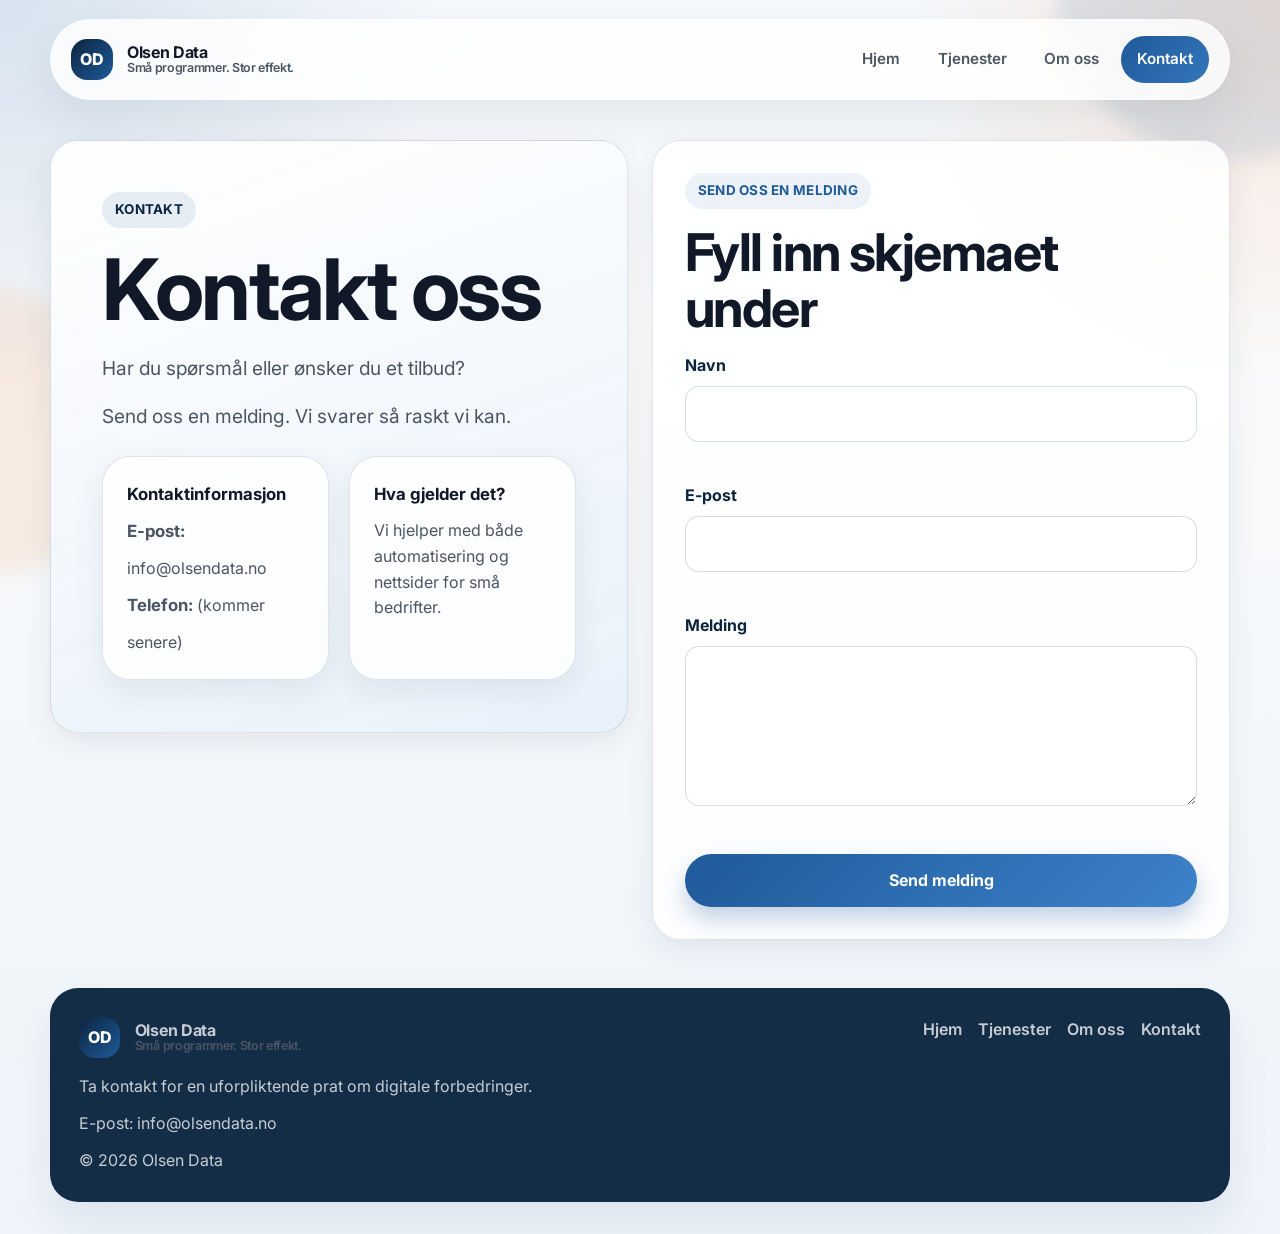
==== kontakt/index.html @ c9bc1480 "Initial site setup and content updates" ====
<!DOCTYPE html>
<html lang="no">
<head>
  <meta charset="utf-8">
  <meta name="viewport" content="width=device-width, initial-scale=1">
  <title>Kontakt | Olsen Data</title>
  <meta
    name="description"
    content="Kontakt Olsen Data for spørsmål, tilbud eller en uforpliktende prat om automatisering og nettsider.">
  <link rel="stylesheet" href="/css/site.css">
  <script src="/js/site.js" defer></script>
</head>
<body>
  <div class="page-shell">
    <header class="site-header">
      <div class="header-inner">
        <a class="brand" href="/">
          <span class="brand-mark">OD</span>
          <span class="brand-text">
            <strong>Olsen Data</strong>
            <span>Små programmer. Stor effekt.</span>
          </span>
        </a>
        <nav class="site-nav" aria-label="Hovedmeny">
          <a href="/">Hjem</a>
          <a href="/tjenester/">Tjenester</a>
          <a href="/om-oss/">Om oss</a>
          <a class="active" href="/kontakt/">Kontakt</a>
        </nav>
      </div>
    </header>

    <main>
      <section class="hero">
        <div class="section-inner contact-layout">
          <div class="hero-panel">
            <span class="hero-badge">Kontakt</span>
            <h1>Kontakt oss</h1>
            <p class="lead">Har du spørsmål eller ønsker du et tilbud?</p>
            <p class="lead">Send oss en melding. Vi svarer så raskt vi kan.</p>
            <div class="grid-two" style="margin-top: 1.5rem;">
              <article class="contact-card">
                <strong>Kontaktinformasjon</strong>
                <p><strong>E-post:</strong> <a href="mailto:info@olsendata.no">info@olsendata.no</a></p>
                <p style="margin-top: 0.7rem;"><strong>Telefon:</strong> (kommer senere)</p>
              </article>
              <article class="contact-card">
                <strong>Hva gjelder det?</strong>
                <p>Vi hjelper med både automatisering og nettsider for små bedrifter.</p>
              </article>
            </div>
          </div>

          <form class="contact-form" data-contact-form novalidate>
            <span class="eyebrow">Send oss en melding</span>
            <h2>Fyll inn skjemaet under</h2>

            <div class="field">
              <label for="name">Navn</label>
              <input id="name" name="name" type="text" autocomplete="name">
              <div class="field-error" data-field-error="name"></div>
            </div>

            <div class="field">
              <label for="email">E-post</label>
              <input id="email" name="email" type="email" autocomplete="email">
              <div class="field-error" data-field-error="email"></div>
            </div>

            <div class="field">
              <label for="message">Melding</label>
              <textarea id="message" name="message"></textarea>
              <div class="field-error" data-field-error="message"></div>
            </div>

            <button class="button button-primary" type="submit" style="margin-top: 1rem; width: 100%;">
              Send melding
            </button>

            <div class="form-status" data-form-status aria-live="polite"></div>
          </form>
        </div>
      </section>
    </main>

    <footer class="site-footer">
      <div class="footer-inner">
        <div>
          <a class="brand" href="/">
            <span class="brand-mark">OD</span>
            <span class="brand-text">
              <strong>Olsen Data</strong>
              <span class="muted-light">Små programmer. Stor effekt.</span>
            </span>
          </a>
          <p style="margin-top: 1rem;">Ta kontakt for en uforpliktende prat om digitale forbedringer.</p>
          <p style="margin-top: 0.7rem;">E-post: <a href="mailto:info@olsendata.no">info@olsendata.no</a></p>
          <p style="margin-top: 0.7rem;">© <span data-year></span> Olsen Data</p>
        </div>
        <div class="footer-links">
          <a href="/">Hjem</a>
          <a href="/tjenester/">Tjenester</a>
          <a href="/om-oss/">Om oss</a>
          <a href="/kontakt/">Kontakt</a>
        </div>
      </div>
    </footer>
  </div>
</body>
</html>
---- css/site.css ----
@import url("https://fonts.googleapis.com/css2?family=Inter:wght@400;500;600;700;800&display=swap");

:root {
  --color-primary: #1f5a99;
  --color-secondary: #0b2540;
  --color-light-blue: #e6f0fa;
  --color-accent: #ff8a3d;
  --color-text: #111827;
  --color-text-muted: #4b5563;
  --color-background: #f9fafb;
  --color-white: #ffffff;
  --color-border: rgba(11, 37, 64, 0.12);
  --color-success: #166534;
  --color-success-bg: #dcfce7;
  --color-error: #b91c1c;
  --color-error-bg: #fee2e2;
  --shadow-soft: 0 20px 45px rgba(11, 37, 64, 0.08);
  --shadow-card: 0 10px 30px rgba(11, 37, 64, 0.08);
  --radius-lg: 28px;
  --radius-md: 20px;
  --radius-sm: 14px;
  --content-width: 1180px;
}

* {
  box-sizing: border-box;
}

html {
  scroll-behavior: smooth;
}

body {
  margin: 0;
  font-family: "Inter", "Segoe UI", sans-serif;
  color: var(--color-text);
  background:
    radial-gradient(circle at top right, rgba(255, 138, 61, 0.18), transparent 24rem),
    radial-gradient(circle at top left, rgba(31, 90, 153, 0.14), transparent 28rem),
    linear-gradient(180deg, #f5f9fd 0%, var(--color-background) 28%, #eef4fa 100%);
  line-height: 1.6;
}

a {
  color: inherit;
  text-decoration: none;
}

.page-shell {
  position: relative;
  overflow: hidden;
}

.page-shell::before,
.page-shell::after {
  content: "";
  position: absolute;
  border-radius: 999px;
  pointer-events: none;
  filter: blur(10px);
}

.page-shell::before {
  top: -12rem;
  right: -8rem;
  width: 22rem;
  height: 22rem;
  background: rgba(31, 90, 153, 0.12);
}

.page-shell::after {
  top: 18rem;
  left: -10rem;
  width: 18rem;
  height: 18rem;
  background: rgba(255, 138, 61, 0.12);
}

.site-header,
.site-footer,
.section,
.hero {
  position: relative;
  z-index: 1;
}

.site-header {
  padding: 1.2rem 1.25rem 0;
}

.header-inner,
.section-inner,
.footer-inner {
  width: min(calc(100% - 2rem), var(--content-width));
  margin: 0 auto;
}

.header-inner {
  display: flex;
  align-items: center;
  justify-content: space-between;
  gap: 1rem;
  padding: 1rem 1.25rem;
  border: 1px solid rgba(255, 255, 255, 0.55);
  border-radius: 999px;
  background: rgba(255, 255, 255, 0.82);
  backdrop-filter: blur(14px);
  box-shadow: var(--shadow-soft);
}

.brand {
  display: inline-flex;
  align-items: center;
  gap: 0.9rem;
  font-weight: 800;
  letter-spacing: -0.02em;
}

.brand-mark {
  display: inline-grid;
  place-items: center;
  width: 2.6rem;
  height: 2.6rem;
  border-radius: 16px;
  color: var(--color-white);
  background: linear-gradient(135deg, var(--color-secondary), var(--color-primary));
}

.brand-text {
  display: flex;
  flex-direction: column;
  line-height: 1.1;
}

.brand-text strong {
  font-size: 1rem;
}

.brand-text span {
  font-size: 0.78rem;
  font-weight: 600;
  color: var(--color-text-muted);
}

.site-nav {
  display: flex;
  align-items: center;
  gap: 0.35rem;
  flex-wrap: wrap;
}

.site-nav a {
  padding: 0.7rem 1rem;
  border-radius: 999px;
  font-size: 0.95rem;
  font-weight: 600;
  color: var(--color-text-muted);
  transition: transform 150ms ease, background-color 150ms ease, color 150ms ease;
}

.site-nav a:hover,
.site-nav a:focus-visible {
  color: var(--color-secondary);
  background: rgba(31, 90, 153, 0.08);
  transform: translateY(-1px);
}

.site-nav a.active {
  color: var(--color-white);
  background: linear-gradient(135deg, var(--color-primary), #3475bb);
}

.hero,
.section {
  padding: 3rem 1.25rem;
}

.hero {
  padding-top: 2.5rem;
}

.hero-grid,
.split-layout,
.contact-layout {
  display: grid;
  gap: 1.5rem;
  align-items: center;
}

.hero-grid {
  grid-template-columns: 1.2fr 0.8fr;
}

.split-layout,
.contact-layout {
  grid-template-columns: repeat(2, minmax(0, 1fr));
}

.hero-panel,
.surface-panel,
.card,
.service-card,
.value-card,
.process-card,
.contact-card,
.contact-form {
  border: 1px solid var(--color-border);
  border-radius: var(--radius-lg);
  background: rgba(255, 255, 255, 0.86);
  box-shadow: var(--shadow-card);
}

.hero-panel {
  padding: clamp(2rem, 4vw, 4rem);
  background: linear-gradient(160deg, rgba(255, 255, 255, 0.96), rgba(230, 240, 250, 0.92));
}

.hero-side {
  padding: 1.5rem;
  min-height: 100%;
  background: linear-gradient(145deg, rgba(11, 37, 64, 0.96), rgba(31, 90, 153, 0.92));
  color: var(--color-white);
}

.hero-badge,
.eyebrow {
  display: inline-flex;
  align-items: center;
  gap: 0.5rem;
  padding: 0.45rem 0.8rem;
  border-radius: 999px;
  font-size: 0.84rem;
  font-weight: 700;
  letter-spacing: 0.02em;
  text-transform: uppercase;
}

.hero-badge {
  color: var(--color-secondary);
  background: rgba(31, 90, 153, 0.1);
}

.eyebrow {
  color: var(--color-primary);
  background: rgba(31, 90, 153, 0.08);
}

h1,
h2,
h3 {
  margin: 0;
  line-height: 1.08;
  letter-spacing: -0.03em;
}

h1 {
  margin-top: 1rem;
  font-size: clamp(2.6rem, 7vw, 5.3rem);
}

h2 {
  margin-top: 1rem;
  font-size: clamp(2rem, 5vw, 3.25rem);
}

h3 {
  font-size: clamp(1.25rem, 3vw, 1.7rem);
}

p {
  margin: 0;
  color: var(--color-text-muted);
}

.lead {
  margin-top: 1.1rem;
  font-size: clamp(1.05rem, 2vw, 1.2rem);
  max-width: 62ch;
}

.cta-row {
  display: flex;
  flex-wrap: wrap;
  gap: 0.9rem;
  margin-top: 1.6rem;
}

.button {
  display: inline-flex;
  align-items: center;
  justify-content: center;
  min-height: 3.2rem;
  padding: 0.85rem 1.35rem;
  border: 0;
  border-radius: 999px;
  font: inherit;
  font-weight: 700;
  cursor: pointer;
  transition: transform 150ms ease, box-shadow 150ms ease, background-color 150ms ease;
}

.button:hover,
.button:focus-visible {
  transform: translateY(-2px);
}

.button-primary {
  color: var(--color-white);
  background: linear-gradient(135deg, var(--color-primary), #3d82cb);
  box-shadow: 0 12px 24px rgba(31, 90, 153, 0.28);
}

.button-secondary {
  color: var(--color-secondary);
  background: rgba(255, 255, 255, 0.9);
  border: 1px solid rgba(11, 37, 64, 0.16);
}

.hero-stats {
  display: grid;
  gap: 1rem;
  margin-top: 1.25rem;
}

.hero-stat {
  padding: 1rem 1.1rem;
  border-radius: var(--radius-md);
  background: rgba(255, 255, 255, 0.08);
  border: 1px solid rgba(255, 255, 255, 0.12);
}

.hero-stat strong {
  display: block;
  font-size: 1rem;
}

.hero-stat span {
  display: block;
  margin-top: 0.3rem;
  color: rgba(255, 255, 255, 0.78);
  font-size: 0.95rem;
}

.section-copy {
  max-width: 65ch;
}

.section-copy p {
  margin-top: 1rem;
}

.grid-two,
.grid-three {
  display: grid;
  gap: 1.25rem;
  margin-top: 1.75rem;
}

.grid-two {
  grid-template-columns: repeat(2, minmax(0, 1fr));
}

.grid-three {
  grid-template-columns: repeat(3, minmax(0, 1fr));
}

.card,
.service-card,
.value-card,
.process-card,
.contact-card {
  padding: 1.5rem;
}

.card strong,
.service-card strong,
.value-card strong,
.process-card strong,
.contact-card strong {
  display: inline-block;
  margin-bottom: 0.65rem;
  font-size: 1.05rem;
}

.card-icon,
.step-chip {
  display: inline-grid;
  place-items: center;
  width: 3rem;
  height: 3rem;
  margin-bottom: 1rem;
  border-radius: 1rem;
  font-weight: 800;
}

.card-icon {
  color: var(--color-primary);
  background: rgba(31, 90, 153, 0.1);
}

.step-chip {
  color: var(--color-white);
  background: linear-gradient(135deg, var(--color-secondary), var(--color-primary));
}

.list {
  margin: 1rem 0 0;
  padding: 0;
  list-style: none;
  display: grid;
  gap: 0.75rem;
}

.list li {
  position: relative;
  padding-left: 1.5rem;
  color: var(--color-text-muted);
}

.list li::before {
  content: "";
  position: absolute;
  top: 0.58rem;
  left: 0;
  width: 0.55rem;
  height: 0.55rem;
  border-radius: 999px;
  background: var(--color-accent);
}

.feature-banner {
  padding: clamp(2rem, 4vw, 3.5rem);
  border-radius: calc(var(--radius-lg) + 4px);
  color: var(--color-white);
  background: linear-gradient(135deg, rgba(11, 37, 64, 0.98), rgba(31, 90, 153, 0.95));
  box-shadow: var(--shadow-soft);
}

.feature-banner p,
.feature-banner .muted-light {
  color: rgba(255, 255, 255, 0.82);
}

.feature-banner .button-secondary {
  color: var(--color-white);
  border-color: rgba(255, 255, 255, 0.22);
  background: rgba(255, 255, 255, 0.08);
}

.quote-line {
  margin-top: 1rem;
  font-size: clamp(1.2rem, 2vw, 1.45rem);
  font-weight: 700;
  color: var(--color-secondary);
}

.contact-layout {
  align-items: start;
}

.contact-form {
  padding: clamp(1.5rem, 3vw, 2rem);
}

.field {
  margin-top: 1rem;
}

.field label {
  display: block;
  margin-bottom: 0.45rem;
  font-weight: 700;
  color: var(--color-secondary);
}

.field input,
.field textarea {
  width: 100%;
  padding: 0.9rem 1rem;
  border: 1px solid rgba(11, 37, 64, 0.16);
  border-radius: var(--radius-sm);
  background: #fff;
  font: inherit;
  color: var(--color-text);
  transition: border-color 150ms ease, box-shadow 150ms ease;
}

.field input:focus,
.field textarea:focus {
  outline: none;
  border-color: rgba(31, 90, 153, 0.5);
  box-shadow: 0 0 0 4px rgba(31, 90, 153, 0.12);
}

.field textarea {
  min-height: 10rem;
  resize: vertical;
}

.field-error {
  min-height: 1.2rem;
  margin-top: 0.35rem;
  font-size: 0.9rem;
  color: var(--color-error);
}

.form-status {
  margin-top: 1rem;
  padding: 0.9rem 1rem;
  border-radius: var(--radius-sm);
  font-weight: 600;
  display: none;
}

.form-status.visible {
  display: block;
}

.form-status.loading {
  color: var(--color-secondary);
  background: var(--color-light-blue);
}

.form-status.success {
  color: var(--color-success);
  background: var(--color-success-bg);
}

.form-status.error {
  color: var(--color-error);
  background: var(--color-error-bg);
}

.site-footer {
  padding: 0 1.25rem 2rem;
}

.footer-inner {
  display: grid;
  gap: 1.2rem;
  grid-template-columns: 1.1fr 0.9fr;
  padding: 1.8rem;
  border-radius: var(--radius-lg);
  background: rgba(11, 37, 64, 0.96);
  color: rgba(255, 255, 255, 0.9);
  box-shadow: var(--shadow-soft);
}

.footer-inner p,
.footer-inner a {
  color: rgba(255, 255, 255, 0.76);
}

.footer-links {
  display: flex;
  flex-wrap: wrap;
  gap: 0.85rem 1rem;
  justify-content: flex-end;
  align-content: start;
}

.footer-links a {
  font-weight: 600;
}

.muted-light {
  color: rgba(255, 255, 255, 0.76);
}

@media (max-width: 980px) {
  .hero-grid,
  .split-layout,
  .contact-layout,
  .grid-two,
  .grid-three,
  .footer-inner {
    grid-template-columns: 1fr;
  }

  .header-inner {
    border-radius: 28px;
    flex-direction: column;
    align-items: stretch;
  }

  .site-nav {
    justify-content: space-between;
  }

  .footer-links {
    justify-content: flex-start;
  }
}

@media (max-width: 680px) {
  .site-header,
  .hero,
  .section,
  .site-footer {
    padding-left: 0.8rem;
    padding-right: 0.8rem;
  }

  .header-inner,
  .hero-panel,
  .hero-side,
  .card,
  .service-card,
  .value-card,
  .process-card,
  .contact-card,
  .contact-form,
  .footer-inner {
    padding: 1.25rem;
  }

  .site-nav a,
  .button {
    width: 100%;
  }

  .cta-row {
    flex-direction: column;
  }
}
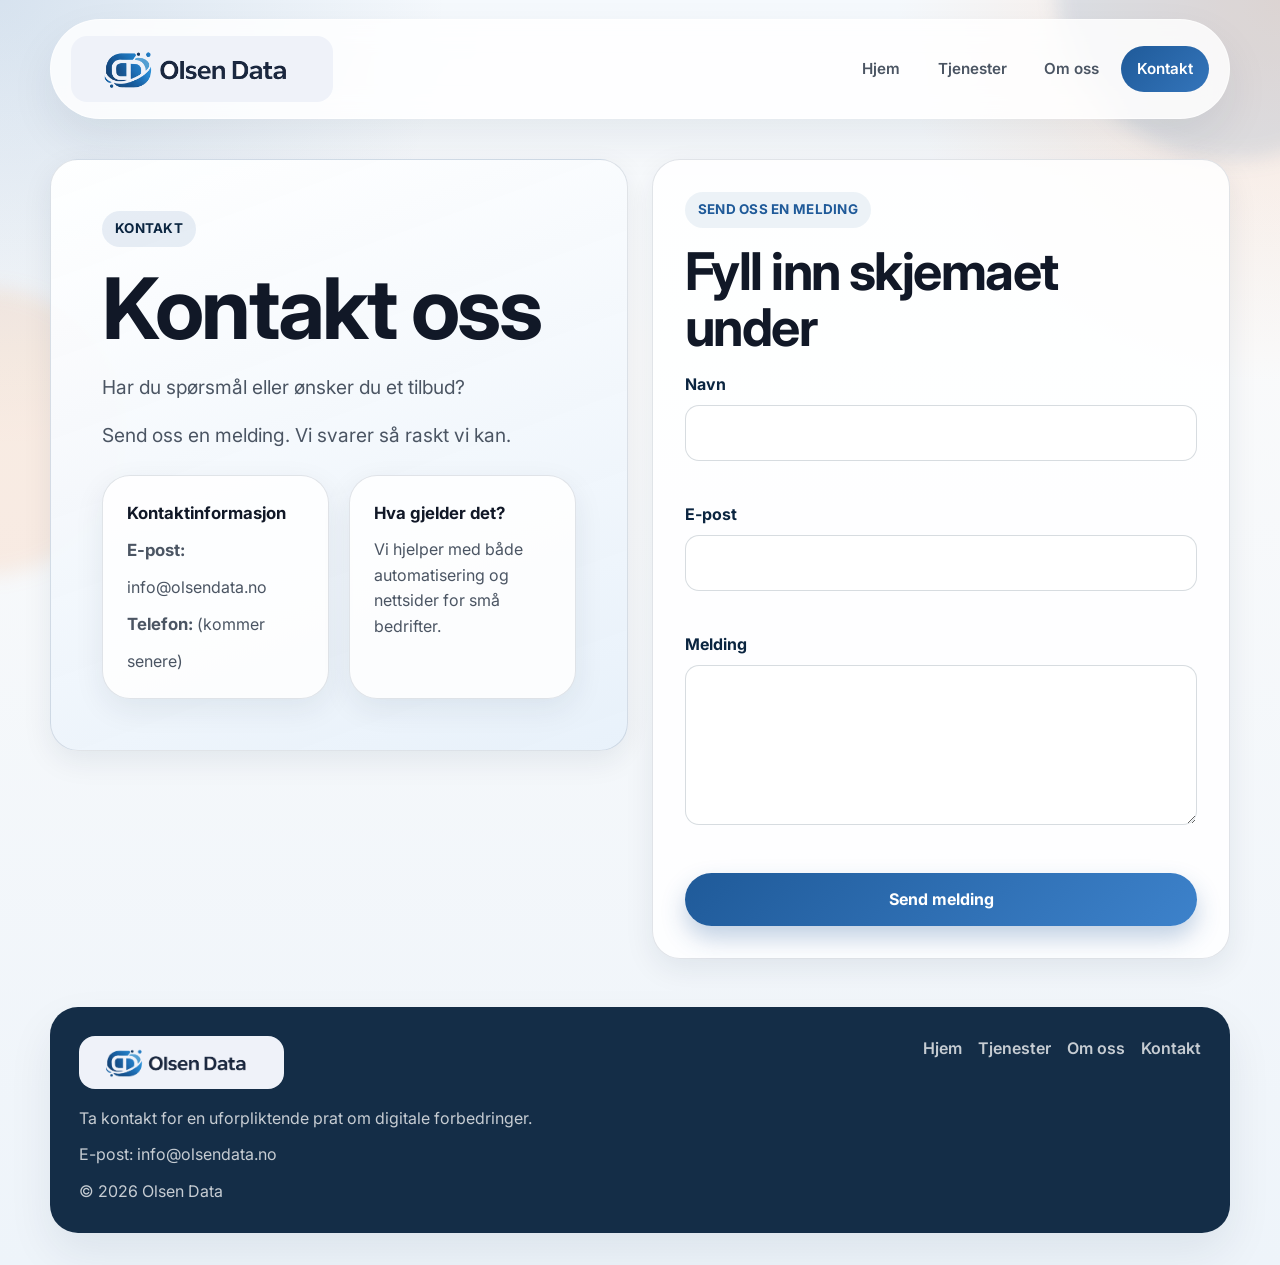
==== commit d9563639: "Fix nav routes and apply new Olsen Data logo site-wide" ====
--- a/kontakt/index.html
+++ b/kontakt/index.html
@@ -8,18 +8,14 @@
     name="description"
     content="Kontakt Olsen Data for spørsmål, tilbud eller en uforpliktende prat om automatisering og nettsider.">
   <link rel="stylesheet" href="/css/site.css">
-  <script src="/js/site.js" defer></script>
+  <script src="/js/site.js?v=20260311c" defer></script>
 </head>
 <body>
   <div class="page-shell">
     <header class="site-header">
       <div class="header-inner">
-        <a class="brand" href="/">
-          <span class="brand-mark">OD</span>
-          <span class="brand-text">
-            <strong>Olsen Data</strong>
-            <span>Små programmer. Stor effekt.</span>
-          </span>
+        <a class="brand brand-header" href="/">
+          <img class="brand-logo-horizontal" src="/images/logo/olsen-data-horizontal-v3.png?v=20260311b" alt="Olsen Data logo">
         </a>
         <nav class="site-nav" aria-label="Hovedmeny">
           <a href="/">Hjem</a>
@@ -86,12 +82,8 @@
     <footer class="site-footer">
       <div class="footer-inner">
         <div>
-          <a class="brand" href="/">
-            <span class="brand-mark">OD</span>
-            <span class="brand-text">
-              <strong>Olsen Data</strong>
-              <span class="muted-light">Små programmer. Stor effekt.</span>
-            </span>
+          <a class="brand brand-footer" href="/">
+            <img class="brand-logo-horizontal" src="/images/logo/olsen-data-horizontal-v3.png" alt="Olsen Data logo">
           </a>
           <p style="margin-top: 1rem;">Ta kontakt for en uforpliktende prat om digitale forbedringer.</p>
           <p style="margin-top: 0.7rem;">E-post: <a href="mailto:info@olsendata.no">info@olsendata.no</a></p>
--- a/css/site.css
+++ b/css/site.css
@@ -116,6 +116,31 @@
   letter-spacing: -0.02em;
 }
 
+.brand-logo-horizontal {
+  display: block;
+  width: auto;
+}
+
+.brand-header .brand-logo-horizontal {
+  height: 3.2rem;
+}
+
+.brand-header {
+  padding: 0.45rem 0.6rem;
+  border-radius: 16px;
+  background: rgb(239, 242, 249);
+}
+
+.brand-footer {
+  padding: 0.45rem 0.6rem;
+  border-radius: 16px;
+  background: rgb(239, 242, 249);
+}
+
+.brand-footer .brand-logo-horizontal {
+  height: 2.45rem;
+}
+
 .brand-mark {
   display: inline-grid;
   place-items: center;
@@ -619,6 +644,14 @@
     width: 100%;
   }
 
+  .brand-header .brand-logo-horizontal {
+    height: 2.6rem;
+  }
+
+  .brand-footer .brand-logo-horizontal {
+    height: 2.2rem;
+  }
+
   .cta-row {
     flex-direction: column;
   }
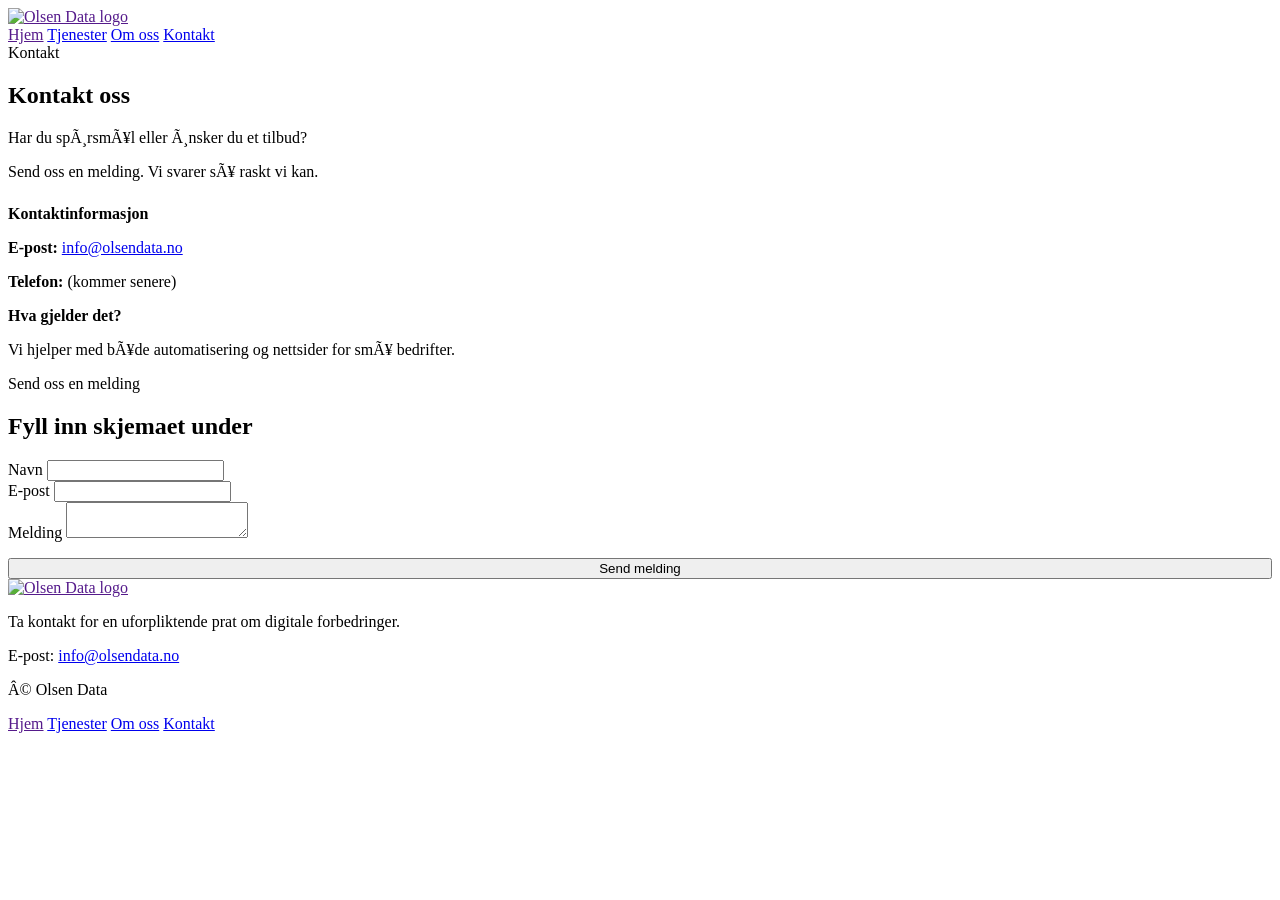
==== commit 1ba886d8: "Adjust gh-pages paths for project site hosting" ====
--- a/kontakt/index.html
+++ b/kontakt/index.html
@@ -1,27 +1,28 @@
-<!DOCTYPE html>
+﻿<!DOCTYPE html>
 <html lang="no">
 <head>
   <meta charset="utf-8">
   <meta name="viewport" content="width=device-width, initial-scale=1">
+  <base href="/Olsendata/">
   <title>Kontakt | Olsen Data</title>
   <meta
     name="description"
-    content="Kontakt Olsen Data for spørsmål, tilbud eller en uforpliktende prat om automatisering og nettsider.">
-  <link rel="stylesheet" href="/css/site.css">
-  <script src="/js/site.js?v=20260311c" defer></script>
+    content="Kontakt Olsen Data for spÃ¸rsmÃ¥l, tilbud eller en uforpliktende prat om automatisering og nettsider.">
+  <link rel="stylesheet" href="css/site.css">
+  <script src="js/site.js?v=20260311c" defer></script>
 </head>
 <body>
   <div class="page-shell">
     <header class="site-header">
       <div class="header-inner">
-        <a class="brand brand-header" href="/">
-          <img class="brand-logo-horizontal" src="/images/logo/olsen-data-horizontal-v3.png?v=20260311b" alt="Olsen Data logo">
+        <a class="brand brand-header" href="">
+          <img class="brand-logo-horizontal" src="images/logo/olsen-data-horizontal-v3.png?v=20260311b" alt="Olsen Data logo">
         </a>
         <nav class="site-nav" aria-label="Hovedmeny">
-          <a href="/">Hjem</a>
-          <a href="/tjenester/">Tjenester</a>
-          <a href="/om-oss/">Om oss</a>
-          <a class="active" href="/kontakt/">Kontakt</a>
+          <a href="">Hjem</a>
+          <a href="tjenester/">Tjenester</a>
+          <a href="om-oss/">Om oss</a>
+          <a class="active" href="kontakt/">Kontakt</a>
         </nav>
       </div>
     </header>
@@ -32,8 +33,8 @@
           <div class="hero-panel">
             <span class="hero-badge">Kontakt</span>
             <h1>Kontakt oss</h1>
-            <p class="lead">Har du spørsmål eller ønsker du et tilbud?</p>
-            <p class="lead">Send oss en melding. Vi svarer så raskt vi kan.</p>
+            <p class="lead">Har du spÃ¸rsmÃ¥l eller Ã¸nsker du et tilbud?</p>
+            <p class="lead">Send oss en melding. Vi svarer sÃ¥ raskt vi kan.</p>
             <div class="grid-two" style="margin-top: 1.5rem;">
               <article class="contact-card">
                 <strong>Kontaktinformasjon</strong>
@@ -42,7 +43,7 @@
               </article>
               <article class="contact-card">
                 <strong>Hva gjelder det?</strong>
-                <p>Vi hjelper med både automatisering og nettsider for små bedrifter.</p>
+                <p>Vi hjelper med bÃ¥de automatisering og nettsider for smÃ¥ bedrifter.</p>
               </article>
             </div>
           </div>
@@ -82,21 +83,22 @@
     <footer class="site-footer">
       <div class="footer-inner">
         <div>
-          <a class="brand brand-footer" href="/">
-            <img class="brand-logo-horizontal" src="/images/logo/olsen-data-horizontal-v3.png" alt="Olsen Data logo">
+          <a class="brand brand-footer" href="">
+            <img class="brand-logo-horizontal" src="images/logo/olsen-data-horizontal-v3.png" alt="Olsen Data logo">
           </a>
           <p style="margin-top: 1rem;">Ta kontakt for en uforpliktende prat om digitale forbedringer.</p>
           <p style="margin-top: 0.7rem;">E-post: <a href="mailto:info@olsendata.no">info@olsendata.no</a></p>
-          <p style="margin-top: 0.7rem;">© <span data-year></span> Olsen Data</p>
+          <p style="margin-top: 0.7rem;">Â© <span data-year></span> Olsen Data</p>
         </div>
         <div class="footer-links">
-          <a href="/">Hjem</a>
-          <a href="/tjenester/">Tjenester</a>
-          <a href="/om-oss/">Om oss</a>
-          <a href="/kontakt/">Kontakt</a>
+          <a href="">Hjem</a>
+          <a href="tjenester/">Tjenester</a>
+          <a href="om-oss/">Om oss</a>
+          <a href="kontakt/">Kontakt</a>
         </div>
       </div>
     </footer>
   </div>
 </body>
 </html>
+
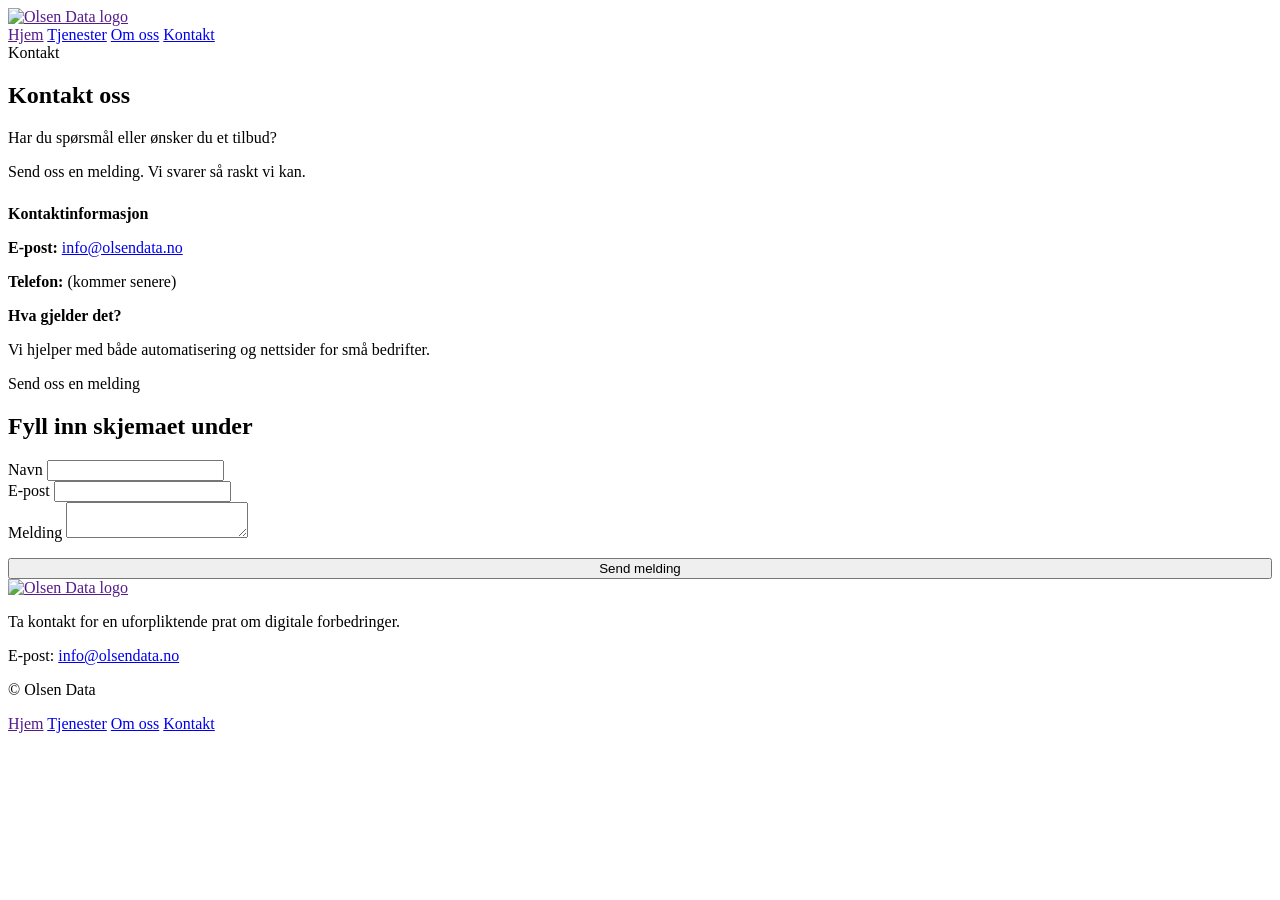
==== commit cef8d08d: "Fix Norwegian characters on gh-pages content" ====
--- a/kontakt/index.html
+++ b/kontakt/index.html
@@ -1,4 +1,4 @@
-﻿<!DOCTYPE html>
+<!DOCTYPE html>
 <html lang="no">
 <head>
   <meta charset="utf-8">
@@ -7,7 +7,7 @@
   <title>Kontakt | Olsen Data</title>
   <meta
     name="description"
-    content="Kontakt Olsen Data for spÃ¸rsmÃ¥l, tilbud eller en uforpliktende prat om automatisering og nettsider.">
+    content="Kontakt Olsen Data for spørsmål, tilbud eller en uforpliktende prat om automatisering og nettsider.">
   <link rel="stylesheet" href="css/site.css">
   <script src="js/site.js?v=20260311c" defer></script>
 </head>
@@ -33,8 +33,8 @@
           <div class="hero-panel">
             <span class="hero-badge">Kontakt</span>
             <h1>Kontakt oss</h1>
-            <p class="lead">Har du spÃ¸rsmÃ¥l eller Ã¸nsker du et tilbud?</p>
-            <p class="lead">Send oss en melding. Vi svarer sÃ¥ raskt vi kan.</p>
+            <p class="lead">Har du spørsmål eller ønsker du et tilbud?</p>
+            <p class="lead">Send oss en melding. Vi svarer så raskt vi kan.</p>
             <div class="grid-two" style="margin-top: 1.5rem;">
               <article class="contact-card">
                 <strong>Kontaktinformasjon</strong>
@@ -43,7 +43,7 @@
               </article>
               <article class="contact-card">
                 <strong>Hva gjelder det?</strong>
-                <p>Vi hjelper med bÃ¥de automatisering og nettsider for smÃ¥ bedrifter.</p>
+                <p>Vi hjelper med både automatisering og nettsider for små bedrifter.</p>
               </article>
             </div>
           </div>
@@ -88,7 +88,7 @@
           </a>
           <p style="margin-top: 1rem;">Ta kontakt for en uforpliktende prat om digitale forbedringer.</p>
           <p style="margin-top: 0.7rem;">E-post: <a href="mailto:info@olsendata.no">info@olsendata.no</a></p>
-          <p style="margin-top: 0.7rem;">Â© <span data-year></span> Olsen Data</p>
+          <p style="margin-top: 0.7rem;">© <span data-year></span> Olsen Data</p>
         </div>
         <div class="footer-links">
           <a href="">Hjem</a>
